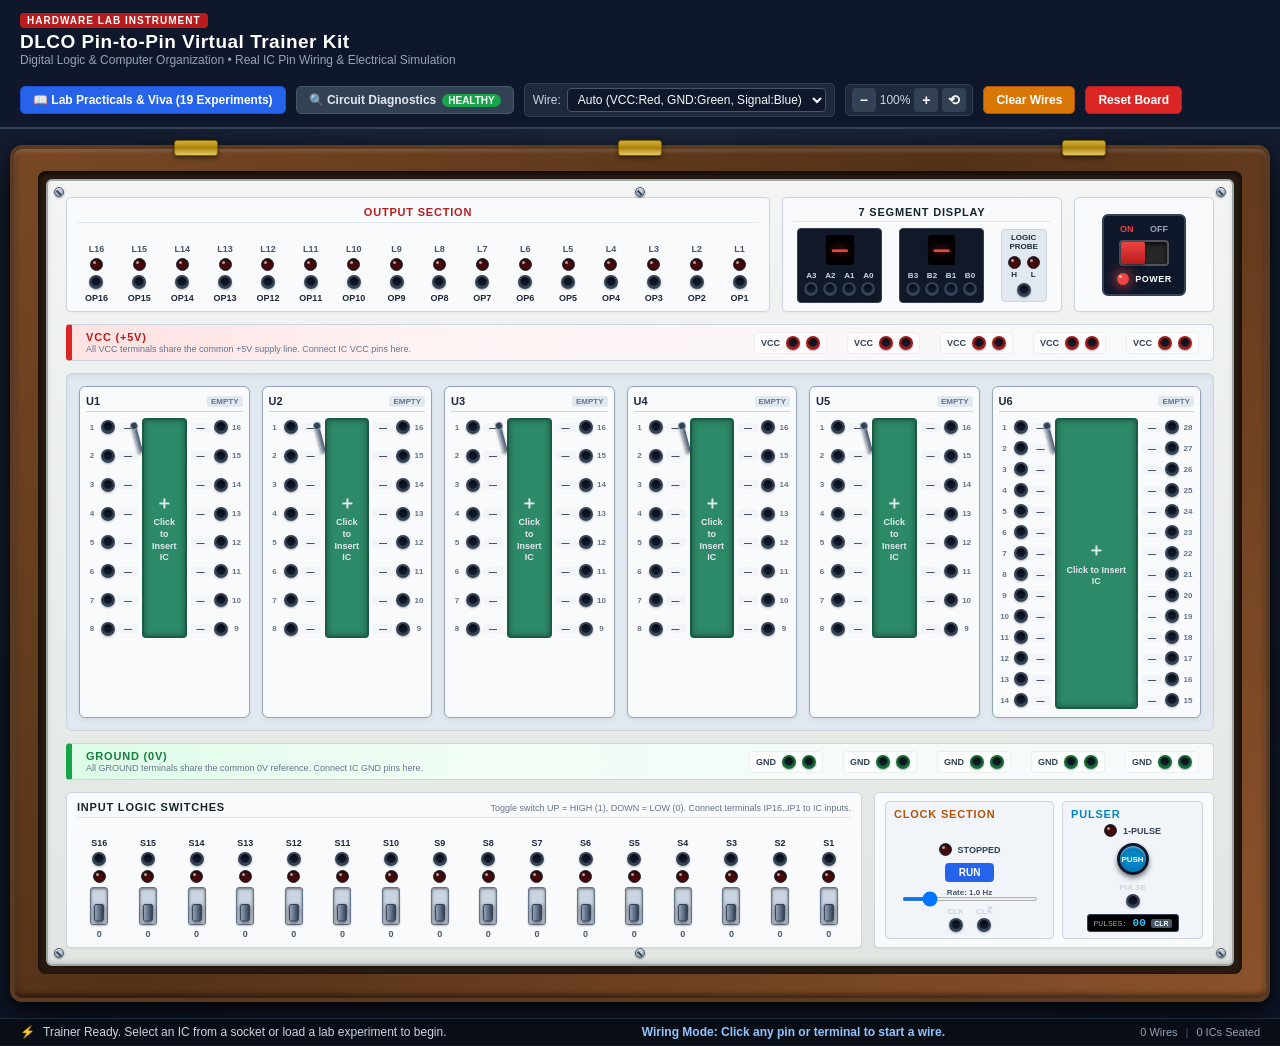
==== index.html @ f173b1b2 "Initial commit - DLCO Virtual Trainer Kit" ====
<!DOCTYPE html>
<html lang="en">

<head>
  <meta charset="UTF-8">
  <meta name="viewport" content="width=device-width, initial-scale=1.0">
  <title>DLCO Virtual IC Trainer Kit Simulator — Real Pin-to-Pin Lab Kit</title>
  <link rel="icon" type="image/svg+xml" href="favicon.svg">
  <link rel="stylesheet" href="style.css">
</head>

<body>
  <!-- Top Navigation & Utility Bar -->
  <header class="app-header">
    <div class="header-brand">
      <div class="header-badge">HARDWARE LAB INSTRUMENT</div>
      <h1>DLCO Pin-to-Pin Virtual Trainer Kit</h1>
      <p class="subtitle">Digital Logic &amp; Computer Organization • Real IC Pin Wiring &amp; Electrical Simulation</p>
    </div>

    <div class="header-controls">
      <button id="btnExpGuide" class="btn btn-primary" title="Open Lab Practicals, Wiring Guides & Viva Questions">
        📖 Lab Practicals &amp; Viva (19 Experiments)
      </button>
      <button id="btnDiagnostics" class="btn btn-secondary" title="View Real-Time Circuit Diagnostics">
        🔍 Circuit Diagnostics <span id="diagBadge" class="badge ok">OK</span>
      </button>
      <div class="wire-color-picker" title="Select Patch Wire Color">
        <label for="wireColorSelect">Wire:</label>
        <select id="wireColorSelect">
          <option value="auto">Auto (VCC:Red, GND:Green, Signal:Blue)</option>
          <option value="#2563eb">Blue (Signal)</option>
          <option value="#dc2626">Red (VCC / High)</option>
          <option value="#16a34a">Green (GND / Low)</option>
          <option value="#d97706">Amber (Clock / Data)</option>
          <option value="#7c3aed">Purple</option>
          <option value="#0d9488">Cyan</option>
          <option value="#111827">Black</option>
        </select>
      </div>
      <div class="zoom-controls">
        <button id="btnZoomOut" class="btn-icon" title="Zoom Out">−</button>
        <span id="zoomLabel">100%</span>
        <button id="btnZoomIn" class="btn-icon" title="Zoom In">+</button>
        <button id="btnZoomReset" class="btn-icon" title="Reset View">⟲</button>
      </div>
      <button id="btnClearWires" class="btn btn-warning" title="Remove all wires from the board">Clear Wires</button>
      <button id="btnResetBoard" class="btn btn-danger" title="Clear entire board (ICs and wires)">Reset Board</button>
    </div>
  </header>

  <!-- Main Workspace: Briefcase Enclosure around Trainer Faceplate -->
  <div class="workspace-wrapper">

    <!-- Outer Wooden Briefcase Enclosure -->
    <div class="wooden-case">
      <!-- Top Metal Hinges of Briefcase -->
      <div class="case-hinge hinge-left"></div>
      <div class="case-hinge hinge-center"></div>
      <div class="case-hinge hinge-right"></div>

      <!-- Inner Metal Rim & Screws -->
      <div class="case-inner-rim">

        <!-- THE PHYSICAL TRAINER BOARD (FACEPLATE) -->
        <div id="trainerBoard" class="trainer-faceplate">

          <!-- Faceplate Corner Screws -->
          <div class="plate-screw screw-tl"></div>
          <div class="plate-screw screw-tr"></div>
          <div class="plate-screw screw-bl"></div>
          <div class="plate-screw screw-br"></div>
          <div class="plate-screw screw-tc"></div>
          <div class="plate-screw screw-bc"></div>

          <!-- ============================================================== -->
          <!-- TOP ROW: OUTPUT SECTION, 7-SEGMENT & PROBE, MAINS POWER SWITCH -->
          <!-- ============================================================== -->
          <div class="board-top-bar">

            <!-- OUTPUT SECTION: 16 LEDs with Output Terminals OP16 to OP1 -->
            <div class="panel-section output-section">
              <div class="section-title text-red">OUTPUT SECTION</div>
              <div class="output-led-row">
                <!-- 16 Output Units: L16 to L1 (rendered dynamically or static) -->
                <div id="outputUnitsContainer" class="output-units-grid"></div>
              </div>
            </div>

            <!-- 7-SEGMENT DISPLAY & LOGIC PROBE SECTION -->
            <div class="panel-section display-probe-section">
              <div class="section-title">7 SEGMENT DISPLAY</div>
              <div class="seven-seg-cluster">
                <!-- Display A -->
                <div class="seven-seg-box">
                  <div class="display-digits" id="dispADigits">
                    <div class="seg-display" id="segA">0</div>
                  </div>
                  <div class="seven-seg-terminals">
                    <div class="term-pair"><span class="term-lbl">A3</span>
                      <div class="terminal-jack" data-tid="seg:a3" title="7-Seg A Bit 3 (MSB)"></div>
                    </div>
                    <div class="term-pair"><span class="term-lbl">A2</span>
                      <div class="terminal-jack" data-tid="seg:a2" title="7-Seg A Bit 2"></div>
                    </div>
                    <div class="term-pair"><span class="term-lbl">A1</span>
                      <div class="terminal-jack" data-tid="seg:a1" title="7-Seg A Bit 1"></div>
                    </div>
                    <div class="term-pair"><span class="term-lbl">A0</span>
                      <div class="terminal-jack" data-tid="seg:a0" title="7-Seg A Bit 0 (LSB)"></div>
                    </div>
                  </div>
                </div>

                <!-- Display B -->
                <div class="seven-seg-box">
                  <div class="display-digits" id="dispBDigits">
                    <div class="seg-display" id="segB">0</div>
                  </div>
                  <div class="seven-seg-terminals">
                    <div class="term-pair"><span class="term-lbl">B3</span>
                      <div class="terminal-jack" data-tid="seg:b3" title="7-Seg B Bit 3 (MSB)"></div>
                    </div>
                    <div class="term-pair"><span class="term-lbl">B2</span>
                      <div class="terminal-jack" data-tid="seg:b2" title="7-Seg B Bit 2"></div>
                    </div>
                    <div class="term-pair"><span class="term-lbl">B1</span>
                      <div class="terminal-jack" data-tid="seg:b1" title="7-Seg B Bit 1"></div>
                    </div>
                    <div class="term-pair"><span class="term-lbl">B0</span>
                      <div class="terminal-jack" data-tid="seg:b0" title="7-Seg B Bit 0 (LSB)"></div>
                    </div>
                  </div>
                </div>

                <!-- Logic Probe -->
                <div class="logic-probe-box">
                  <div class="probe-title">LOGIC<br>PROBE</div>
                  <div class="probe-indicators">
                    <div class="probe-led-wrap">
                      <div id="probeLedH" class="lamp probe-lamp-h"></div><span>H</span>
                    </div>
                    <div class="probe-led-wrap">
                      <div id="probeLedL" class="lamp probe-lamp-l"></div><span>L</span>
                    </div>
                  </div>
                  <div class="terminal-jack jack-probe" data-tid="probe" title="Logic Probe Input Terminal"></div>
                </div>
              </div>
            </div>

            <!-- MAINS POWER ROCKER SWITCH & INDICATOR -->
            <div class="panel-section power-switch-section">
              <div class="mains-switch-box">
                <div class="switch-labels">
                  <span class="lbl-on">ON</span>
                  <span class="lbl-off">OFF</span>
                </div>
                <div id="mainsPowerSwitch" class="rocker-switch on" title="Toggle Main Trainer Power">
                  <div class="rocker-handle"></div>
                </div>
                <div class="power-lamp-wrap">
                  <div id="mainsPowerLed" class="lamp lamp-power on"></div>
                  <span class="mains-power-lbl">POWER</span>
                </div>
              </div>
            </div>

          </div>

          <!-- ============================================================== -->
          <!-- UPPER RAIL: VCC (+5V) STRIP WITH 10 RED BANANA SOCKETS         -->
          <!-- ============================================================== -->
          <div class="board-rail rail-vcc">
            <div class="rail-header">
              <span class="rail-title text-vcc">VCC (+5V)</span>
              <span class="rail-note">All VCC terminals share the common +5V supply line. Connect IC VCC pins
                here.</span>
            </div>
            <div class="rail-terminals" id="vccTerminalsContainer">
              <!-- 10 VCC terminals in 5 pairs matching the 5 sockets -->
            </div>
          </div>

          <!-- ============================================================== -->
          <!-- MIDDLE SECTION: 5 DIP/ZIF SOCKETS (U1..U5) + 1 LARGE SOCKET U6 -->
          <!-- ============================================================== -->
          <div class="board-sockets-section">
            <div class="sockets-grid" id="socketsContainer">
              <!-- U1 to U5 + U6 will be rendered with fixed pin coordinates -->
            </div>
          </div>

          <!-- ============================================================== -->
          <!-- LOWER RAIL: GROUND (0V) STRIP WITH 10 GREEN BANANA SOCKETS    -->
          <!-- ============================================================== -->
          <div class="board-rail rail-gnd">
            <div class="rail-header">
              <span class="rail-title text-gnd">GROUND (0V)</span>
              <span class="rail-note">All GROUND terminals share the common 0V reference. Connect IC GND pins
                here.</span>
            </div>
            <div class="rail-terminals" id="gndTerminalsContainer">
              <!-- 10 GND terminals in 5 pairs matching the 5 sockets -->
            </div>
          </div>

          <!-- ============================================================== -->
          <!-- BOTTOM ROW: INPUT SWITCHES (S16..S1) & CLOCK/PULSER SECTION   -->
          <!-- ============================================================== -->
          <div class="board-bottom-bar">

            <!-- INPUT SWITCHES SECTION: 16 Switches S16 to S1 -->
            <div class="panel-section input-section">
              <div class="section-header-compact">
                <span class="section-title">INPUT LOGIC SWITCHES</span>
                <span class="section-subtitle">Toggle switch UP = HIGH (1), DOWN = LOW (0). Connect terminals IP16..IP1
                  to IC inputs.</span>
              </div>
              <div class="input-switches-row">
                <div id="inputUnitsContainer" class="input-units-grid"></div>
              </div>
            </div>

            <!-- CLOCK & PULSER SECTION -->
            <div class="panel-section clock-section">
              <div class="clock-pulser-wrapper">

                <!-- Continuous Clock Generator -->
                <div class="clock-sub-box">
                  <div class="section-title text-clock">CLOCK SECTION</div>
                  <div class="clock-controls-cluster">
                    <div class="clock-state-row">
                      <div id="clockStatusLed" class="lamp lamp-clock"></div>
                      <span id="clockStatusText" class="clock-rate-text">STOPPED</span>
                    </div>

                    <div class="clock-buttons">
                      <button id="btnClockStartStop" class="btn-clock-toggle"
                        title="Start or Stop Continuous Clock">RUN</button>
                    </div>

                    <div class="clock-speed-control">
                      <label for="clockFreqSlider">Rate: <span id="clockFreqDisplay">1.0 Hz</span></label>
                      <input type="range" id="clockFreqSlider" min="0.2" max="5.0" step="0.2" value="1.0">
                    </div>

                    <div class="clock-terminals-group">
                      <div class="term-pair">
                        <span class="term-lbl">CLK</span>
                        <div class="terminal-jack jack-clk" data-tid="clk:main" title="Clock Output (Active High)">
                        </div>
                      </div>
                      <div class="term-pair">
                        <span class="term-lbl">CLK̅</span>
                        <div class="terminal-jack jack-clk-bar" data-tid="clk:bar"
                          title="Inverted Clock Output (Active Low)"></div>
                      </div>
                    </div>
                  </div>
                </div>

                <!-- Manual Single Pulse Generator (Pulser) -->
                <div class="pulser-sub-box">
                  <div class="section-title text-pulser">PULSER</div>
                  <div class="pulser-controls-cluster">
                    <div class="pulser-lamp-row">
                      <div id="pulserLed" class="lamp lamp-pulser"></div>
                      <span class="pulser-label">1-PULSE</span>
                    </div>

                    <button id="btnManualPulse" class="btn-hardware-push"
                      title="Press for a single clean clock pulse (Falling edge: 1 -> 0 -> 1)">
                      PUSH
                    </button>

                    <div class="term-pair pulser-term-pair">
                      <span class="term-lbl">PULSE</span>
                      <div class="terminal-jack jack-pulser" data-tid="clk:pulse" title="Manual Pulser Output Terminal">
                      </div>
                    </div>

                    <div class="pulse-counter-display">
                      <span class="counter-lbl">PULSES:</span>
                      <span id="pulseCountVal" class="counter-num">00</span>
                      <button id="btnResetCounter" class="btn-micro" title="Reset Counter">CLR</button>
                    </div>
                  </div>
                </div>

              </div>
            </div>

          </div>

          <!-- ============================================================== -->
          <!-- SVG LAYER FOR INTERACTIVE REALISTIC PATCH WIRES                -->
          <!-- ============================================================== -->
          <svg id="wiresSvg" class="wires-canvas"></svg>

        </div>
        <!-- /trainer-faceplate -->
      </div>
      <!-- /case-inner-rim -->
    </div>
    <!-- /wooden-case -->

  </div>
  <!-- /workspace-wrapper -->

  <!-- Status & Interactive Feedback Bar -->
  <footer class="app-statusbar">
    <div class="status-left">
      <span class="status-icon">⚡</span>
      <span id="statusMessage">Trainer Ready. Select an IC from a socket or load a lab experiment to begin.</span>
    </div>
    <div class="status-center">
      <span id="wireActionPrompt" class="wire-prompt">Wiring Mode: Click any pin or terminal to start a wire.</span>
      <button id="btnCancelWire" class="btn-mini hidden">Cancel Wire (Esc)</button>
      <button id="btnDeleteSelectedWire" class="btn-mini btn-danger hidden">Delete Wire (Del)</button>
    </div>
    <div class="status-right">
      <span id="wireCountDisplay">0 Wires</span>
      <span class="separator">|</span>
      <span id="activeIcCountDisplay">0 ICs Seated</span>
    </div>
  </footer>

  <!-- ==================================================================== -->
  <!-- MODAL: IC SELECTOR DIALOG (Triggered when user clicks an empty socket)-->
  <!-- ==================================================================== -->
  <div id="icSelectorModal" class="modal-backdrop hidden">
    <div class="modal-card">
      <div class="modal-header">
        <h3 id="icModalSocketTitle">Insert IC into Socket U1</h3>
        <button id="btnCloseIcModal" class="btn-close">&times;</button>
      </div>
      <div class="modal-body">
        <p class="modal-desc">Select a TTL 74-Series digital logic IC to insert into this socket:</p>
        <div class="ic-library-grid">

          <div class="ic-card" data-ic="7400">
            <div class="ic-card-header">
              <span class="ic-code">7400</span>
              <span class="ic-pkg">14-Pin DIP</span>
            </div>
            <div class="ic-name">Quad 2-Input NAND Gate</div>
            <div class="ic-desc">Four independent 2-input NAND gates. Pin 14: VCC, Pin 7: GND.</div>
            <div class="ic-pins-preview">Inputs: 1A,1B,2A,2B... • Outputs: 1Y,2Y...</div>
          </div>

          <div class="ic-card" data-ic="7404">
            <div class="ic-card-header">
              <span class="ic-code">7404</span>
              <span class="ic-pkg">14-Pin DIP</span>
            </div>
            <div class="ic-name">Hex Inverter (NOT Gates)</div>
            <div class="ic-desc">Six independent inverter gates. Pin 14: VCC, Pin 7: GND.</div>
            <div class="ic-pins-preview">Inputs: 1A,2A,3A... • Outputs: 1Y,2Y,3Y...</div>
          </div>

          <div class="ic-card" data-ic="7408">
            <div class="ic-card-header">
              <span class="ic-code">7408</span>
              <span class="ic-pkg">14-Pin DIP</span>
            </div>
            <div class="ic-name">Quad 2-Input AND Gate</div>
            <div class="ic-desc">Four independent 2-input AND gates. Pin 14: VCC, Pin 7: GND.</div>
            <div class="ic-pins-preview">Inputs: 1A,1B,2A,2B... • Outputs: 1Y,2Y...</div>
          </div>

          <div class="ic-card" data-ic="7432">
            <div class="ic-card-header">
              <span class="ic-code">7432</span>
              <span class="ic-pkg">14-Pin DIP</span>
            </div>
            <div class="ic-name">Quad 2-Input OR Gate</div>
            <div class="ic-desc">Four independent 2-input OR gates. Pin 14: VCC, Pin 7: GND.</div>
            <div class="ic-pins-preview">Inputs: 1A,1B,2A,2B... • Outputs: 1Y,2Y...</div>
          </div>

          <div class="ic-card" data-ic="7486">
            <div class="ic-card-header">
              <span class="ic-code">7486</span>
              <span class="ic-pkg">14-Pin DIP</span>
            </div>
            <div class="ic-name">Quad 2-Input XOR Gate</div>
            <div class="ic-desc">Four independent 2-input Exclusive-OR gates. Pin 14: VCC, Pin 7: GND.</div>
            <div class="ic-pins-preview">Inputs: 1A,1B,2A,2B... • Outputs: 1Y,2Y...</div>
          </div>

          <div class="ic-card" data-ic="74151">
            <div class="ic-card-header">
              <span class="ic-code">74151</span>
              <span class="ic-pkg">16-Pin DIP</span>
            </div>
            <div class="ic-name">8-Line to 1-Line Multiplexer</div>
            <div class="ic-desc">8 data inputs (D0-D7), 3 select lines (C,B,A), Strobe G̅. True Y &amp; inverted W
              outputs. Pin 16: VCC, Pin 8: GND.</div>
            <div class="ic-pins-preview">Inputs: D0..D7, A,B,C, G̅ • Outputs: Y, W</div>
          </div>

          <div class="ic-card" data-ic="7476">
            <div class="ic-card-header">
              <span class="ic-code">7476</span>
              <span class="ic-pkg">16-Pin DIP</span>
            </div>
            <div class="ic-name">Dual J-K Flip-Flop with Preset &amp; Clear</div>
            <div class="ic-desc">Two independent negative-edge J-K flip-flops with active-low Preset and Clear. Pin 5:
              VCC, Pin 13: GND.</div>
            <div class="ic-pins-preview">Inputs: CLK, J, K, PRE̅, CLR̅ • Outputs: Q, Q̅</div>
          </div>

          <div class="ic-card" data-ic="7490">
            <div class="ic-card-header">
              <span class="ic-code">7490</span>
              <span class="ic-pkg">14-Pin DIP</span>
            </div>
            <div class="ic-name">Decade &amp; Binary Counter</div>
            <div class="ic-desc">Contains divide-by-2 and divide-by-5 counters with master reset and set. Pin 5: VCC,
              Pin 10: GND.</div>
            <div class="ic-pins-preview">Inputs: CKA, CKB, R0(1), R0(2), R9(1), R9(2) • Outputs: QA, QB, QC, QD</div>
          </div>

        </div>
      </div>
    </div>
  </div>

  <!-- ==================================================================== -->
  <!-- DRAWER: EXPERIMENT REFERENCE, PRACTICALS & VIVA HELPER (19 Practicals) -->
  <!-- ==================================================================== -->
  <aside id="experimentDrawer" class="drawer-panel hidden">
    <div class="drawer-header">
      <div class="drawer-title-group">
        <h2>DLCO Laboratory Practicals &amp; Viva Voce</h2>
        <p>Curriculum reference guides, wiring schematics, truth tables, and viva answers</p>
      </div>
      <button id="btnCloseDrawer" class="btn-close">&times;</button>
    </div>

    <div class="drawer-body">
      <!-- Practical Selector Dropdown -->
      <div class="experiment-select-box">
        <label for="practicalSelect">Select Practical / Experiment:</label>
        <select id="practicalSelect" class="practical-dropdown">
          <optgroup label="Combinational Logic Practicals">
            <option value="exp1">1. Full Adder (Sum &amp; Carry using XOR, AND, OR)</option>
            <option value="exp2">2. Full Subtractor (Difference &amp; Borrow)</option>
            <option value="exp3">3. 3-bit Binary to Gray Code Converter</option>
            <option value="exp4">4. 4-bit Binary to Gray Code Converter</option>
            <option value="exp5">5. 1-bit Magnitude Comparator (A&gt;B, A=B, A&lt;B)</option>
            <option value="exp6">6. Even Parity Generator and Checker</option>
            <option value="exp7">7. Odd Parity Generator and Checker</option>
            <option value="exp8">8. 8-to-1 Multiplexer Verification (IC 74151)</option>
            <option value="exp9">9. Boolean Function: F(A,B,C) = Σm(0,3,5,6) via 74151</option>
            <option value="exp10">10. Boolean Function: F(A,B,C,D) = Σm(1,2,4,7,8,10,11,13,15) via 74151</option>
          </optgroup>
          <optgroup label="Sequential Logic & Counter Practicals">
            <option value="exp11">11. 2-bit Asynchronous Ripple Up Counter (IC 7476)</option>
            <option value="exp12">12. 3-bit Asynchronous Ripple Up Counter (IC 7476)</option>
            <option value="exp13">13. 4-bit Asynchronous Ripple Up Counter (IC 7476)</option>
            <option value="exp14">14. 2-bit Asynchronous Ripple Down Counter (IC 7476)</option>
            <option value="exp15">15. 3-bit Asynchronous Ripple Down Counter (IC 7476)</option>
            <option value="exp16">16. 4-bit Asynchronous Ripple Down Counter (IC 7476)</option>
            <option value="exp17">17. 2-bit Asynchronous Ripple Up-Down Counter</option>
            <option value="exp18">18. 4-bit Asynchronous Ripple Up-Down Counter</option>
            <option value="exp19">19. MOD-N Decade &amp; Modulo Counter using IC 7490</option>
          </optgroup>
        </select>
        <div class="exp-action-btns">
          <button id="btnLoadExpTemplate" class="btn btn-primary"
            title="Insert required ICs into sockets for this practical">
            ⚡ Setup ICs For This Lab
          </button>
          <button id="btnAutoWireExp" class="btn btn-secondary"
            title="Load complete reference wiring on the board for testing">
            🔌 Auto-Wire Reference Circuit
          </button>
          <button id="btnVerifyCircuit" class="btn btn-accent" title="Test user circuit against expected truth table">
            ✓ Check My Wiring &amp; Truth Table
          </button>
        </div>
      </div>

      <!-- Live Verification Result Banner -->
      <div id="verificationResultBox" class="verification-box hidden"></div>

      <!-- Practical Detail Content Container -->
      <div id="experimentDetailContainer" class="experiment-details">
        <!-- Dynamically injected experiment documentation -->
      </div>
    </div>
  </aside>

  <!-- ==================================================================== -->
  <!-- MODAL: CIRCUIT DIAGNOSTICS & ELECTRICAL HEALTH REPORT                -->
  <!-- ==================================================================== -->
  <div id="diagnosticsModal" class="modal-backdrop hidden">
    <div class="modal-card modal-wide">
      <div class="modal-header">
        <h3>🔍 Live Electrical Diagnostics &amp; Net Audit</h3>
        <button id="btnCloseDiagModal" class="btn-close">&times;</button>
      </div>
      <div class="modal-body">
        <div id="diagSummaryBanner" class="diag-summary-banner"></div>
        <div class="diag-sections-grid">
          <div class="diag-block">
            <h4>Power &amp; Ground Health</h4>
            <div id="diagPowerList" class="diag-list"></div>
          </div>
          <div class="diag-block">
            <h4>Signal &amp; Pin Integrity</h4>
            <div id="diagSignalList" class="diag-list"></div>
          </div>
          <div class="diag-block">
            <h4>Active Nets &amp; Drivers</h4>
            <div id="diagNetList" class="diag-list font-mono"></div>
          </div>
        </div>
      </div>
    </div>
  </div>

  <script src="app.js"></script>
</body>

</html>
---- style.css ----
/* ==========================================================================
   DLCO VIRTUAL IC TRAINER KIT SIMULATOR — STYLESHEET
   Accurate physical laboratory instrument aesthetic based on college kit photo
   ========================================================================== */

:root {
  --wood-border: #5c3a21;
  --wood-bg: linear-gradient(135deg, #784824 0%, #543118 45%, #8c532b 100%);
  --plate-bg: #e6eae7;
  --plate-metal: linear-gradient(180deg, #f2f5f3 0%, #e1e6e3 100%);
  --plate-border: #9fa9a4;
  --ink-primary: #15242b;
  --ink-secondary: #4a5c64;
  --ink-crimson: #b91c1c;
  --ink-green: #15803d;
  --ink-blue: #1d4ed8;
  --jack-metal: #cbd5e1;
  --jack-hole: #1e293b;
  --vcc-red: #dc2626;
  --gnd-green: #16a34a;
  --clk-amber: #d97706;
  --zif-green: #2d8a68;
  --zif-dark: #1b5b44;
  --chip-body: #1c2427;
  --led-off: #450a0a;
  --led-on: #ef4444;
  --led-glow: rgba(239, 68, 68, 0.7);
  --probe-green: #22c55e;
}

* {
  box-sizing: border-box;
  margin: 0;
  padding: 0;
}

body {
  font-family: -apple-system, BlinkMacSystemFont, "Segoe UI", Roboto, Helvetica, Arial, sans-serif;
  background: #111827;
  color: #1f2937;
  min-height: 100vh;
  display: flex;
  flex-direction: column;
  overflow-x: hidden;
  user-select: none;
}

/* ==========================================================================
   HEADER & TOP TOOLBAR
   ========================================================================== */

.app-header {
  background: #0f172a;
  color: #f8fafc;
  border-bottom: 2px solid #334155;
  padding: 10px 20px;
  display: flex;
  align-items: center;
  justify-content: space-between;
  gap: 16px;
  flex-wrap: wrap;
  z-index: 50;
}

.header-brand h1 {
  font-size: 19px;
  font-weight: 700;
  letter-spacing: 0.5px;
  color: #ffffff;
  display: flex;
  align-items: center;
  gap: 10px;
}

.header-badge {
  font-size: 10px;
  font-weight: 800;
  background: #b91c1c;
  color: #fff;
  padding: 2px 7px;
  border-radius: 4px;
  letter-spacing: 1px;
  display: inline-block;
  margin-bottom: 3px;
}

.header-brand .subtitle {
  font-size: 12px;
  color: #94a3b8;
}

.header-controls {
  display: flex;
  align-items: center;
  gap: 10px;
  flex-wrap: wrap;
}

.btn {
  font-size: 12px;
  font-weight: 600;
  padding: 6px 12px;
  border-radius: 5px;
  border: 1px solid transparent;
  cursor: pointer;
  transition: all 0.15s ease;
  display: inline-flex;
  align-items: center;
  gap: 6px;
}

.btn-primary {
  background: #2563eb;
  color: white;
  border-color: #1d4ed8;
}
.btn-primary:hover { background: #1d4ed8; }

.btn-secondary {
  background: #334155;
  color: #e2e8f0;
  border-color: #475569;
}
.btn-secondary:hover { background: #475569; }

.btn-accent {
  background: #059669;
  color: white;
  border-color: #047857;
}
.btn-accent:hover { background: #047857; }

.btn-warning {
  background: #d97706;
  color: white;
  border-color: #b45309;
}
.btn-warning:hover { background: #b45309; }

.btn-danger {
  background: #dc2626;
  color: white;
  border-color: #b91c1c;
}
.btn-danger:hover { background: #b91c1c; }

.badge {
  font-size: 10px;
  padding: 1px 6px;
  border-radius: 10px;
  font-weight: 700;
}
.badge.ok { background: #16a34a; color: white; }
.badge.warn { background: #d97706; color: white; }
.badge.err { background: #dc2626; color: white; }

.wire-color-picker {
  display: flex;
  align-items: center;
  gap: 6px;
  font-size: 12px;
  color: #cbd5e1;
  background: #1e293b;
  padding: 4px 8px;
  border-radius: 5px;
  border: 1px solid #334155;
}

.wire-color-picker select {
  background: #0f172a;
  color: #f8fafc;
  border: 1px solid #475569;
  border-radius: 4px;
  padding: 3px 6px;
  font-size: 12px;
  cursor: pointer;
}

.zoom-controls {
  display: flex;
  align-items: center;
  gap: 4px;
  background: #1e293b;
  padding: 3px 6px;
  border-radius: 5px;
  border: 1px solid #334155;
  color: #cbd5e1;
  font-size: 12px;
}

.btn-icon {
  background: #334155;
  color: white;
  border: none;
  width: 24px;
  height: 24px;
  border-radius: 4px;
  cursor: pointer;
  font-weight: bold;
  font-size: 14px;
}
.btn-icon:hover { background: #475569; }

/* ==========================================================================
   WORKSPACE & WOODEN BRIEFCASE ENCLOSURE
   ========================================================================== */

.workspace-wrapper {
  flex: 1;
  display: flex;
  justify-content: center;
  align-items: flex-start;
  padding: 16px;
  overflow: auto;
  background: radial-gradient(circle at 50% 20%, #1e293b 0%, #0f172a 100%);
}

.wooden-case {
  position: relative;
  background: var(--wood-bg);
  padding: 22px 24px 24px 24px;
  border-radius: 12px;
  box-shadow: 
    0 20px 50px rgba(0, 0, 0, 0.7),
    0 4px 12px rgba(0, 0, 0, 0.5),
    inset 0 2px 4px rgba(255, 255, 255, 0.2),
    inset 0 -3px 6px rgba(0, 0, 0, 0.6);
  border: 4px solid var(--wood-border);
  min-width: 1260px;
}

/* Brass Hinges on Case Top */
.case-hinge {
  position: absolute;
  top: -9px;
  width: 44px;
  height: 16px;
  background: linear-gradient(180deg, #d4af37 0%, #aa820a 50%, #e6ca65 100%);
  border: 1px solid #7d5e06;
  border-radius: 3px;
  box-shadow: 0 2px 4px rgba(0,0,0,0.5);
  z-index: 5;
}
.hinge-left { left: 160px; }
.hinge-center { left: calc(50% - 22px); }
.hinge-right { right: 160px; }

.case-inner-rim {
  background: #2a1c12;
  padding: 8px;
  border-radius: 8px;
  box-shadow: inset 0 2px 6px rgba(0,0,0,0.8);
}

/* ==========================================================================
   TRAINER BOARD FACEPLATE (THE MAIN HARDWARE PANEL)
   ========================================================================== */

.trainer-faceplate {
  position: relative;
  background: var(--plate-metal);
  border: 2px solid var(--plate-border);
  border-radius: 6px;
  box-shadow: 
    inset 0 1px 2px rgba(255, 255, 255, 0.7),
    inset 0 -2px 4px rgba(0, 0, 0, 0.15),
    0 1px 3px rgba(0, 0, 0, 0.3);
  padding: 16px 18px;
  display: flex;
  flex-direction: column;
  gap: 12px;
  transform-origin: top center;
  transition: transform 0.15s ease-out;
}

/* Screws in the Corners */
.plate-screw {
  position: absolute;
  width: 10px;
  height: 10px;
  background: radial-gradient(circle, #cbd5e1 30%, #64748b 90%);
  border-radius: 50%;
  border: 1px solid #475569;
  box-shadow: inset 0 1px 1px #fff, 0 1px 2px rgba(0,0,0,0.4);
  z-index: 20;
}
.plate-screw::before {
  content: "";
  position: absolute;
  top: 4px;
  left: 1px;
  width: 6px;
  height: 1.5px;
  background: #334155;
  transform: rotate(45deg);
}
.screw-tl { top: 6px; left: 6px; }
.screw-tr { top: 6px; right: 6px; }
.screw-bl { bottom: 6px; left: 6px; }
.screw-br { bottom: 6px; right: 6px; }
.screw-tc { top: 6px; left: calc(50% - 5px); }
.screw-bc { bottom: 6px; left: calc(50% - 5px); }

/* Section Silkscreen Titles */
.section-title {
  font-size: 11px;
  font-weight: 800;
  letter-spacing: 0.8px;
  color: var(--ink-primary);
  text-transform: uppercase;
}
.text-red { color: var(--ink-crimson); }
.text-vcc { color: #b91c1c; font-weight: 900; }
.text-gnd { color: #15803d; font-weight: 900; }
.text-clock { color: #b45309; }
.text-pulser { color: #0284c7; }

/* Panel Sections */
.panel-section {
  background: #f8fafc;
  border: 1px solid #cbd5e1;
  border-radius: 5px;
  padding: 8px 10px;
  box-shadow: 0 1px 2px rgba(0,0,0,0.05);
}

/* ==========================================================================
   TOP BAR: OUTPUTS, 7-SEGMENT & PROBE, MAINS POWER
   ========================================================================== */

.board-top-bar {
  display: grid;
  grid-template-columns: 1fr 280px 140px;
  gap: 12px;
  align-items: stretch;
}

/* 16 Output LEDs with OP Terminals */
.output-section {
  display: flex;
  flex-direction: column;
  justify-content: space-between;
}

.output-section .section-title {
  text-align: center;
  border-bottom: 1px solid #e2e8f0;
  padding-bottom: 4px;
  margin-bottom: 6px;
}

.output-units-grid {
  display: grid;
  grid-template-columns: repeat(16, 1fr);
  gap: 4px;
}

.output-unit {
  display: flex;
  flex-direction: column;
  align-items: center;
  gap: 4px;
}

.output-unit .unit-name {
  font-size: 9px;
  font-weight: 700;
  color: #475569;
}

.output-unit .unit-term-lbl {
  font-size: 9px;
  font-weight: 800;
  color: #1e293b;
}

/* LED Lamp Element */
.lamp {
  width: 13px;
  height: 13px;
  border-radius: 50%;
  background: var(--led-off);
  border: 1.5px solid #1f2937;
  box-shadow: inset 0 1px 2px rgba(0,0,0,0.6);
  transition: all 0.1s ease;
  position: relative;
}

.lamp::after {
  content: "";
  position: absolute;
  top: 2px;
  left: 2px;
  width: 3px;
  height: 3px;
  background: rgba(255, 255, 255, 0.6);
  border-radius: 50%;
}

.lamp.on {
  background: var(--led-on);
  box-shadow: 
    0 0 10px var(--led-glow),
    0 0 4px #ffffff,
    inset 0 1px 2px rgba(255,255,255,0.8);
}

.lamp.lamp-green.on {
  background: var(--probe-green);
  box-shadow: 0 0 10px rgba(34, 197, 94, 0.8), 0 0 4px #ffffff;
}

.lamp.lamp-amber.on {
  background: #f59e0b;
  box-shadow: 0 0 10px rgba(245, 158, 11, 0.8), 0 0 4px #ffffff;
}

.lamp.lamp-power {
  width: 14px;
  height: 14px;
}
.lamp.lamp-power.on {
  background: #ef4444;
  box-shadow: 0 0 12px rgba(239, 68, 68, 0.9);
}

/* Banana Jack Terminals */
.terminal-jack {
  width: 14px;
  height: 14px;
  border-radius: 50%;
  background: radial-gradient(circle, #0f172a 45%, #64748b 80%, #94a3b8 100%);
  border: 2px solid #334155;
  box-shadow: inset 0 2px 3px rgba(0, 0, 0, 0.9), 0 1px 2px rgba(0,0,0,0.3);
  cursor: pointer;
  position: relative;
  z-index: 10;
  transition: transform 0.1s ease, box-shadow 0.1s ease;
}

.terminal-jack:hover {
  transform: scale(1.25);
  border-color: #f59e0b;
  box-shadow: 0 0 8px #f59e0b;
}

.terminal-jack.selected {
  transform: scale(1.3);
  border-color: #facc15;
  background: radial-gradient(circle, #ca8a04 40%, #eab308 100%);
  box-shadow: 0 0 12px #facc15, 0 0 4px #fff;
  animation: pulsePin 1s infinite alternate;
}

.terminal-jack.connected {
  border-color: #3b82f6;
  box-shadow: 0 0 4px #3b82f6;
}

@keyframes pulsePin {
  0% { transform: scale(1.2); }
  100% { transform: scale(1.4); }
}

/* Red VCC Jack Style */
.jack-vcc {
  background: radial-gradient(circle, #0f172a 40%, #dc2626 75%, #ef4444 100%);
  border-color: #991b1b;
}
.jack-vcc:hover { box-shadow: 0 0 8px #ef4444; }

/* Green GND Jack Style */
.jack-gnd {
  background: radial-gradient(circle, #0f172a 40%, #16a34a 75%, #22c55e 100%);
  border-color: #166534;
}
.jack-gnd:hover { box-shadow: 0 0 8px #22c55e; }

/* 7-Segment & Logic Probe Cluster */
.display-probe-section .section-title {
  text-align: center;
  border-bottom: 1px solid #e2e8f0;
  padding-bottom: 3px;
  margin-bottom: 6px;
}

.seven-seg-cluster {
  display: flex;
  align-items: center;
  justify-content: space-around;
  gap: 8px;
}

.seven-seg-box {
  display: flex;
  flex-direction: column;
  align-items: center;
  background: #111827;
  padding: 6px;
  border-radius: 4px;
  border: 1px solid #374151;
}

.seg-display {
  font-family: "Courier New", Courier, monospace;
  font-size: 26px;
  font-weight: 900;
  color: #ef4444;
  text-shadow: 0 0 8px rgba(239, 68, 68, 0.8);
  min-width: 24px;
  text-align: center;
  line-height: 1;
  background: #000;
  padding: 2px 6px;
  border-radius: 3px;
  margin-bottom: 6px;
}

.seven-seg-terminals {
  display: flex;
  gap: 5px;
}

.term-pair {
  display: flex;
  flex-direction: column;
  align-items: center;
  gap: 2px;
}

.term-lbl {
  font-size: 8px;
  font-weight: 800;
  color: #cbd5e1;
}

.logic-probe-box {
  display: flex;
  flex-direction: column;
  align-items: center;
  gap: 4px;
  padding: 4px 6px;
  background: #e2e8f0;
  border-radius: 4px;
  border: 1px solid #cbd5e1;
}

.probe-title {
  font-size: 8px;
  font-weight: 800;
  text-align: center;
  line-height: 1.1;
  color: #1e293b;
}

.probe-indicators {
  display: flex;
  gap: 6px;
}

.probe-led-wrap {
  display: flex;
  flex-direction: column;
  align-items: center;
  gap: 1px;
}
.probe-led-wrap span {
  font-size: 8px;
  font-weight: 800;
}

/* Mains Power Section */
.power-switch-section {
  display: flex;
  align-items: center;
  justify-content: center;
}

.mains-switch-box {
  display: flex;
  flex-direction: column;
  align-items: center;
  gap: 6px;
  background: #0f172a;
  padding: 8px 12px;
  border-radius: 6px;
  border: 2px solid #334155;
  color: white;
}

.switch-labels {
  display: flex;
  justify-content: space-between;
  width: 48px;
  font-size: 9px;
  font-weight: 800;
}
.lbl-on { color: #ef4444; }
.lbl-off { color: #94a3b8; }

.rocker-switch {
  width: 50px;
  height: 26px;
  background: #27272a;
  border-radius: 4px;
  border: 2px solid #52525b;
  position: relative;
  cursor: pointer;
  box-shadow: inset 0 2px 4px rgba(0,0,0,0.8);
}

.rocker-handle {
  width: 24px;
  height: 22px;
  background: linear-gradient(180deg, #dc2626 0%, #991b1b 100%);
  border-radius: 2px;
  position: absolute;
  top: 0;
  left: 0;
  transition: transform 0.15s ease;
  box-shadow: 0 1px 3px rgba(0,0,0,0.6);
}

.rocker-switch.on .rocker-handle {
  transform: translateX(0);
  background: linear-gradient(180deg, #ef4444 0%, #b91c1c 100%);
}

.rocker-switch.off .rocker-handle {
  transform: translateX(22px);
  background: linear-gradient(180deg, #4b5563 0%, #1f2937 100%);
}

.power-lamp-wrap {
  display: flex;
  align-items: center;
  gap: 5px;
}
.mains-power-lbl {
  font-size: 9px;
  font-weight: 800;
  letter-spacing: 0.5px;
}

/* ==========================================================================
   VCC & GND BUS RAILS WITH 10 TERMINALS EACH
   ========================================================================== */

.board-rail {
  background: #f1f5f9;
  border-radius: 4px;
  padding: 6px 14px;
  display: flex;
  align-items: center;
  justify-content: space-between;
  border: 1px solid #cbd5e1;
}

.rail-vcc {
  border-left: 6px solid #dc2626;
  background: linear-gradient(90deg, #fee2e2 0%, #fef2f2 30%, #f8fafc 100%);
}

.rail-gnd {
  border-left: 6px solid #16a34a;
  background: linear-gradient(90deg, #dcfce7 0%, #f0fdf4 30%, #f8fafc 100%);
}

.rail-header {
  display: flex;
  flex-direction: column;
  gap: 1px;
}

.rail-title {
  font-size: 11px;
  letter-spacing: 0.8px;
}

.rail-note {
  font-size: 9px;
  color: #64748b;
}

.rail-terminals {
  display: flex;
  align-items: center;
  gap: 20px;
}

.rail-term-pair {
  display: flex;
  align-items: center;
  gap: 6px;
  background: rgba(255, 255, 255, 0.6);
  padding: 3px 6px;
  border-radius: 4px;
  border: 1px solid rgba(0,0,0,0.06);
}

.rail-term-lbl {
  font-size: 9px;
  font-weight: 800;
  color: #334155;
}

/* ==========================================================================
   FIXED IC SOCKETS SECTION (U1 TO U5 + U6)
   ========================================================================== */

.board-sockets-section {
  background: #e2e8f0;
  border: 1px solid #cbd5e1;
  border-radius: 6px;
  padding: 12px;
  box-shadow: inset 0 2px 4px rgba(0,0,0,0.05);
}

.sockets-grid {
  display: grid;
  grid-template-columns: repeat(5, 1fr) 1.25fr;
  gap: 12px;
}

.socket-column {
  background: #f8fafc;
  border: 1.5px solid #94a3b8;
  border-radius: 6px;
  padding: 8px 6px;
  display: flex;
  flex-direction: column;
  align-items: center;
  position: relative;
  box-shadow: 0 2px 4px rgba(0,0,0,0.06);
}

.socket-header {
  width: 100%;
  display: flex;
  align-items: center;
  justify-content: space-between;
  border-bottom: 1px solid #cbd5e1;
  padding-bottom: 4px;
  margin-bottom: 6px;
}

.socket-label {
  font-size: 11px;
  font-weight: 800;
  color: #1e293b;
}

.socket-power-status {
  font-size: 8px;
  font-weight: 800;
  padding: 1px 4px;
  border-radius: 3px;
  background: #e2e8f0;
  color: #64748b;
}
.socket-power-status.powered { background: #dcfce7; color: #15803d; }
.socket-power-status.unpowered { background: #fee2e2; color: #b91c1c; }

/* The Socket Body with Pin Columns */
.socket-body {
  width: 100%;
  display: flex;
  align-items: stretch;
  justify-content: space-between;
  gap: 4px;
}

.pin-column {
  display: flex;
  flex-direction: column;
  justify-content: space-between;
  gap: 3px;
}

.socket-pin-unit {
  display: flex;
  align-items: center;
  gap: 3px;
  height: 18px;
}

.pin-col-left .socket-pin-unit {
  flex-direction: row;
}

.pin-col-right .socket-pin-unit {
  flex-direction: row-reverse;
}

.socket-pin-num {
  font-size: 8px;
  font-weight: 700;
  color: #64748b;
  min-width: 12px;
  text-align: center;
}

.socket-pin-fn {
  font-size: 8px;
  font-weight: 800;
  padding: 0 2px;
  border-radius: 2px;
  background: #f1f5f9;
  color: #0f172a;
  min-width: 20px;
  text-align: center;
}
.socket-pin-fn.fn-in { background: #dbeafe; color: #1e40af; }
.socket-pin-fn.fn-out { background: #fed7aa; color: #9a3412; }
.socket-pin-fn.fn-vcc { background: #fecaca; color: #991b1b; }
.socket-pin-fn.fn-gnd { background: #bbf7d0; color: #166534; }
.socket-pin-fn.fn-clk { background: #fef08a; color: #854d0e; }

/* ZIF Socket Core (Green Base with Lever) */
.zif-socket-core {
  flex: 1;
  background: var(--zif-green);
  border: 2px solid var(--zif-dark);
  border-radius: 4px;
  position: relative;
  display: flex;
  flex-direction: column;
  align-items: center;
  justify-content: center;
  min-height: 220px;
  box-shadow: inset 0 0 6px rgba(0,0,0,0.4);
  cursor: pointer;
  transition: border-color 0.15s ease;
}

.zif-socket-core:hover {
  border-color: #f59e0b;
}

/* ZIF Socket Locking Lever */
.zif-lever {
  position: absolute;
  top: 4px;
  left: -5px;
  width: 4px;
  height: 28px;
  background: linear-gradient(90deg, #94a3b8 0%, #475569 100%);
  border-radius: 2px;
  box-shadow: -1px 2px 3px rgba(0,0,0,0.5);
  transform-origin: bottom center;
  transform: rotate(-15deg);
  transition: transform 0.2s ease;
}

.zif-socket-core.locked .zif-lever {
  transform: rotate(0deg);
  background: linear-gradient(90deg, #cbd5e1 0%, #64748b 100%);
}

.zif-lever-knob {
  position: absolute;
  top: -3px;
  left: -2px;
  width: 8px;
  height: 8px;
  border-radius: 50%;
  background: #334155;
  border: 1px solid #94a3b8;
}

/* Seated IC Package */
.seated-ic {
  width: 84%;
  height: 85%;
  background: var(--chip-body);
  border: 1.5px solid #000;
  border-radius: 4px;
  display: flex;
  flex-direction: column;
  align-items: center;
  justify-content: center;
  position: relative;
  box-shadow: 0 4px 8px rgba(0,0,0,0.6);
  padding: 6px 2px;
}

/* IC Notch at top */
.seated-ic::before {
  content: "";
  position: absolute;
  top: -1px;
  width: 10px;
  height: 5px;
  background: var(--zif-green);
  border-bottom-left-radius: 5px;
  border-bottom-right-radius: 5px;
  border: 1px solid #000;
  border-top: none;
}

.seated-ic .ic-part-no {
  font-size: 11px;
  font-weight: 800;
  color: #f1f5f9;
  letter-spacing: 0.5px;
}

.seated-ic .ic-part-sub {
  font-size: 8px;
  font-weight: 700;
  color: #94a3b8;
  text-align: center;
  margin-top: 4px;
}

.seated-ic .btn-eject-ic {
  margin-top: 10px;
  font-size: 8px;
  font-weight: 700;
  padding: 2px 5px;
  border-radius: 3px;
  background: #dc2626;
  color: white;
  border: none;
  cursor: pointer;
  opacity: 0.85;
}
.seated-ic .btn-eject-ic:hover { opacity: 1; }

/* Empty Socket Placeholder */
.empty-socket-prompt {
  font-size: 9px;
  font-weight: 700;
  color: #e2e8f0;
  text-align: center;
  padding: 8px;
  line-height: 1.3;
}
.empty-socket-prompt .plus-icon {
  font-size: 18px;
  display: block;
  margin-bottom: 2px;
}

/* ==========================================================================
   BOTTOM BAR: INPUT SWITCHES & CLOCK / PULSER SECTION
   ========================================================================== */

.board-bottom-bar {
  display: grid;
  grid-template-columns: 1fr 340px;
  gap: 12px;
}

.input-section {
  display: flex;
  flex-direction: column;
  justify-content: space-between;
}

.section-header-compact {
  display: flex;
  align-items: baseline;
  justify-content: space-between;
  border-bottom: 1px solid #e2e8f0;
  padding-bottom: 4px;
  margin-bottom: 6px;
}

.section-subtitle {
  font-size: 9px;
  color: #64748b;
}

.input-units-grid {
  display: grid;
  grid-template-columns: repeat(16, 1fr);
  gap: 4px;
}

.input-unit {
  display: flex;
  flex-direction: column;
  align-items: center;
  gap: 4px;
}

.input-unit .unit-name {
  font-size: 9px;
  font-weight: 800;
  color: #1e293b;
}

.input-unit .unit-state-lbl {
  font-size: 9px;
  font-weight: 800;
  color: #475569;
}
.input-unit .unit-state-lbl.high { color: #dc2626; }

/* Physical Toggle Switch with Nickel Lever */
.toggle-switch-hardware {
  width: 18px;
  height: 38px;
  background: #cbd5e1;
  border: 1.5px solid #64748b;
  border-radius: 3px;
  position: relative;
  cursor: pointer;
  box-shadow: inset 0 1px 3px rgba(0,0,0,0.5), 0 1px 2px rgba(0,0,0,0.2);
}

.toggle-switch-hardware .switch-lever {
  position: absolute;
  left: 3px;
  width: 10px;
  height: 18px;
  background: linear-gradient(90deg, #f1f5f9 0%, #94a3b8 50%, #475569 100%);
  border-radius: 2px;
  border: 1px solid #334155;
  box-shadow: 0 2px 4px rgba(0,0,0,0.6);
  transition: all 0.1s ease;
}

/* Switch UP = Logic 1 */
.toggle-switch-hardware.up .switch-lever {
  top: 2px;
  transform: perspective(60px) rotateX(15deg);
  background: linear-gradient(90deg, #ffffff 0%, #cbd5e1 50%, #64748b 100%);
}

/* Switch DOWN = Logic 0 */
.toggle-switch-hardware.down .switch-lever {
  bottom: 2px;
  transform: perspective(60px) rotateX(-15deg);
  background: linear-gradient(90deg, #94a3b8 0%, #64748b 50%, #334155 100%);
}

/* Clock & Pulser Section */
.clock-section {
  display: flex;
}

.clock-pulser-wrapper {
  display: grid;
  grid-template-columns: 1.2fr 1fr;
  gap: 8px;
  width: 100%;
}

.clock-sub-box, .pulser-sub-box {
  background: #f1f5f9;
  border: 1px solid #cbd5e1;
  border-radius: 4px;
  padding: 6px 8px;
  display: flex;
  flex-direction: column;
  justify-content: space-between;
}

.clock-controls-cluster, .pulser-controls-cluster {
  display: flex;
  flex-direction: column;
  align-items: center;
  gap: 6px;
  margin-top: 4px;
}

.clock-state-row, .pulser-lamp-row {
  display: flex;
  align-items: center;
  gap: 6px;
}

.clock-rate-text, .pulser-label {
  font-size: 9px;
  font-weight: 800;
  color: #334155;
}

.btn-clock-toggle {
  font-size: 10px;
  font-weight: 800;
  padding: 4px 14px;
  border-radius: 4px;
  background: #2563eb;
  color: white;
  border: none;
  cursor: pointer;
}
.btn-clock-toggle.running {
  background: #dc2626;
}

.clock-speed-control {
  display: flex;
  flex-direction: column;
  align-items: center;
  font-size: 8px;
  font-weight: 700;
  color: #475569;
  width: 100%;
}

.clock-speed-control input[type="range"] {
  width: 90%;
  height: 4px;
  cursor: pointer;
}

.clock-terminals-group {
  display: flex;
  gap: 12px;
}

/* Hardware Push Button for Pulser */
.btn-hardware-push {
  width: 32px;
  height: 32px;
  border-radius: 50%;
  background: radial-gradient(circle, #0284c7 40%, #0369a1 90%);
  border: 3px solid #0f172a;
  color: white;
  font-size: 8px;
  font-weight: 900;
  cursor: pointer;
  box-shadow: 0 3px 5px rgba(0,0,0,0.5), inset 0 1px 2px rgba(255,255,255,0.6);
  transition: transform 0.05s ease, box-shadow 0.05s ease;
}
.btn-hardware-push:active {
  transform: translateY(2px) scale(0.96);
  box-shadow: 0 1px 2px rgba(0,0,0,0.5), inset 0 2px 4px rgba(0,0,0,0.8);
}

.pulser-term-pair {
  margin-top: 2px;
}

.pulse-counter-display {
  display: flex;
  align-items: center;
  gap: 4px;
  background: #000;
  color: #38bdf8;
  padding: 2px 6px;
  border-radius: 3px;
  font-family: monospace;
  font-size: 9px;
  border: 1px solid #334155;
}
.counter-lbl { font-size: 8px; color: #94a3b8; }
.counter-num { font-size: 11px; font-weight: 800; min-width: 16px; text-align: center; }

.btn-micro {
  font-size: 7px;
  font-weight: bold;
  padding: 1px 3px;
  background: #475569;
  color: white;
  border: none;
  border-radius: 2px;
  cursor: pointer;
}

/* ==========================================================================
   SVG WIRES CANVAS & REALISTIC PATCH CORDS
   ========================================================================= */

.wires-canvas {
  position: absolute;
  top: 0;
  left: 0;
  width: 100%;
  height: 100%;
  pointer-events: none;
  z-index: 15;
  overflow: visible;
}

.wire-path {
  fill: none;
  stroke-linecap: round;
  cursor: pointer;
  pointer-events: stroke;
  transition: stroke-width 0.1s ease, filter 0.1s ease;
}

.wire-path:hover {
  stroke-width: 6 !important;
  filter: drop-shadow(0 0 4px #f59e0b);
}

.wire-path.selected {
  stroke: #facc15 !important;
  stroke-width: 6.5 !important;
  stroke-dasharray: 6 3;
  animation: wireDash 1s linear infinite;
  filter: drop-shadow(0 0 6px #facc15);
}

@keyframes wireDash {
  to { stroke-dashoffset: -9; }
}

/* ==========================================================================
   STATUS BAR
   ========================================================================== */

.app-statusbar {
  background: #090d16;
  color: #cbd5e1;
  padding: 6px 20px;
  border-top: 1px solid #1e293b;
  display: flex;
  align-items: center;
  justify-content: space-between;
  font-size: 12px;
  z-index: 40;
}

.status-left {
  display: flex;
  align-items: center;
  gap: 8px;
}
.status-icon { color: #facc15; }

.status-center {
  display: flex;
  align-items: center;
  gap: 8px;
}
.wire-prompt {
  font-weight: 600;
  color: #93c5fd;
}

.btn-mini {
  font-size: 11px;
  font-weight: 600;
  padding: 2px 8px;
  border-radius: 4px;
  border: none;
  background: #475569;
  color: white;
  cursor: pointer;
}
.btn-mini:hover { background: #64748b; }
.btn-mini.btn-danger { background: #dc2626; }
.btn-mini.btn-danger:hover { background: #b91c1c; }

.status-right {
  display: flex;
  align-items: center;
  gap: 8px;
  font-size: 11px;
  color: #94a3b8;
}
.separator { color: #475569; }

/* ==========================================================================
   MODALS & DRAWERS
   ========================================================================== */

.hidden { display: none !important; }

.modal-backdrop {
  position: fixed;
  inset: 0;
  background: rgba(0, 0, 0, 0.7);
  display: flex;
  align-items: center;
  justify-content: center;
  z-index: 100;
  padding: 16px;
  backdrop-filter: blur(2px);
}

.modal-card {
  background: #ffffff;
  border-radius: 8px;
  box-shadow: 0 20px 40px rgba(0,0,0,0.5);
  max-width: 720px;
  width: 100%;
  max-height: 88vh;
  display: flex;
  flex-direction: column;
  overflow: hidden;
  border: 1px solid #cbd5e1;
}
.modal-wide { max-width: 900px; }

.modal-header {
  background: #0f172a;
  color: white;
  padding: 14px 20px;
  display: flex;
  align-items: center;
  justify-content: space-between;
}
.modal-header h3 { font-size: 16px; font-weight: 700; }

.btn-close {
  background: transparent;
  border: none;
  color: #94a3b8;
  font-size: 22px;
  cursor: pointer;
}
.btn-close:hover { color: white; }

.modal-body {
  padding: 20px;
  overflow-y: auto;
}
.modal-desc {
  font-size: 13px;
  color: #475569;
  margin-bottom: 16px;
}

/* IC Library Cards Grid */
.ic-library-grid {
  display: grid;
  grid-template-columns: repeat(2, 1fr);
  gap: 12px;
}

.ic-card {
  background: #f8fafc;
  border: 1.5px solid #cbd5e1;
  border-radius: 6px;
  padding: 12px;
  cursor: pointer;
  transition: all 0.15s ease;
}
.ic-card:hover {
  border-color: #2563eb;
  background: #eff6ff;
  transform: translateY(-2px);
  box-shadow: 0 4px 10px rgba(37, 99, 235, 0.15);
}

.ic-card-header {
  display: flex;
  justify-content: space-between;
  align-items: center;
  margin-bottom: 4px;
}

.ic-code {
  font-size: 15px;
  font-weight: 900;
  color: #1e3a8a;
  background: #dbeafe;
  padding: 2px 8px;
  border-radius: 4px;
}

.ic-pkg {
  font-size: 10px;
  font-weight: 700;
  color: #64748b;
}

.ic-name {
  font-size: 13px;
  font-weight: 700;
  color: #0f172a;
  margin-bottom: 4px;
}

.ic-desc {
  font-size: 11px;
  color: #475569;
  line-height: 1.4;
  margin-bottom: 6px;
}

.ic-pins-preview {
  font-size: 10px;
  font-family: monospace;
  color: #0369a1;
  background: #f0f9ff;
  padding: 3px 6px;
  border-radius: 3px;
}

/* ==========================================================================
   EXPERIMENTS & VIVA DRAWER
   ========================================================================== */

.drawer-panel {
  position: fixed;
  top: 0;
  right: 0;
  width: 580px;
  height: 100vh;
  background: #ffffff;
  box-shadow: -8px 0 25px rgba(0,0,0,0.5);
  z-index: 90;
  display: flex;
  flex-direction: column;
  border-left: 2px solid #334155;
  animation: slideDrawer 0.25s ease-out;
}

@keyframes slideDrawer {
  from { transform: translateX(100%); }
  to { transform: translateX(0); }
}

.drawer-header {
  background: #0f172a;
  color: white;
  padding: 16px 20px;
  display: flex;
  justify-content: space-between;
  align-items: center;
  border-bottom: 2px solid #1e293b;
}

.drawer-title-group h2 {
  font-size: 16px;
  font-weight: 700;
}
.drawer-title-group p {
  font-size: 11px;
  color: #94a3b8;
  margin-top: 2px;
}

.drawer-body {
  padding: 18px 20px;
  overflow-y: auto;
  flex: 1;
}

.experiment-select-box {
  background: #f1f5f9;
  border: 1px solid #cbd5e1;
  border-radius: 6px;
  padding: 12px;
  margin-bottom: 16px;
}
.experiment-select-box label {
  font-size: 12px;
  font-weight: 700;
  color: #1e293b;
  display: block;
  margin-bottom: 6px;
}

.practical-dropdown {
  width: 100%;
  padding: 8px 10px;
  font-size: 13px;
  font-weight: 600;
  border: 1.5px solid #94a3b8;
  border-radius: 5px;
  background: white;
  color: #0f172a;
  margin-bottom: 10px;
}

.exp-action-btns {
  display: flex;
  gap: 8px;
  flex-wrap: wrap;
}

.verification-box {
  padding: 10px 14px;
  border-radius: 6px;
  font-size: 12px;
  margin-bottom: 16px;
  border: 1px solid transparent;
}
.verification-box.pass {
  background: #dcfce7;
  color: #166534;
  border-color: #86efac;
}
.verification-box.fail {
  background: #fee2e2;
  color: #991b1b;
  border-color: #fca5a5;
}

/* Experiment Documentation Formatting */
.exp-doc-section {
  margin-bottom: 20px;
}
.exp-doc-section h3 {
  font-size: 14px;
  color: #0f172a;
  border-bottom: 2px solid #e2e8f0;
  padding-bottom: 4px;
  margin-bottom: 8px;
}
.exp-doc-section p, .exp-doc-section li {
  font-size: 12px;
  line-height: 1.6;
  color: #334155;
}
.exp-doc-section ul, .exp-doc-section ol {
  padding-left: 20px;
  margin-bottom: 8px;
}

.exp-table {
  width: 100%;
  border-collapse: collapse;
  font-size: 11px;
  margin: 10px 0;
}
.exp-table th, .exp-table td {
  border: 1px solid #cbd5e1;
  padding: 6px 10px;
  text-align: center;
}
.exp-table th {
  background: #f1f5f9;
  font-weight: 700;
  color: #1e293b;
}

.viva-item {
  background: #f8fafc;
  border-left: 3px solid #2563eb;
  padding: 8px 12px;
  margin-bottom: 8px;
  border-radius: 0 4px 4px 0;
}
.viva-q {
  font-weight: 700;
  color: #1e293b;
  margin-bottom: 3px;
}
.viva-a {
  color: #475569;
}

/* Diagnostics Modal Styling */
.diag-summary-banner {
  padding: 10px 14px;
  border-radius: 6px;
  font-size: 13px;
  font-weight: 600;
  margin-bottom: 16px;
}
.diag-summary-banner.ok { background: #dcfce7; color: #166534; }
.diag-summary-banner.warn { background: #fef3c7; color: #92400e; }
.diag-summary-banner.err { background: #fee2e2; color: #991b1b; }

.diag-sections-grid {
  display: grid;
  grid-template-columns: 1fr 1fr 1fr;
  gap: 14px;
}
.diag-block h4 {
  font-size: 12px;
  font-weight: 700;
  color: #0f172a;
  border-bottom: 1px solid #e2e8f0;
  padding-bottom: 4px;
  margin-bottom: 8px;
}
.diag-list {
  font-size: 11px;
  color: #334155;
  display: flex;
  flex-direction: column;
  gap: 6px;
  max-height: 240px;
  overflow-y: auto;
}
.diag-msg-item {
  padding: 5px 8px;
  border-radius: 4px;
  background: #f8fafc;
  border-left: 3px solid #64748b;
}
.diag-msg-item.ok { border-color: #16a34a; background: #f0fdf4; }
.diag-msg-item.warn { border-color: #d97706; background: #fffbeb; }
.diag-msg-item.err { border-color: #dc2626; background: #fef2f2; }
.font-mono { font-family: monospace; font-size: 10px; }
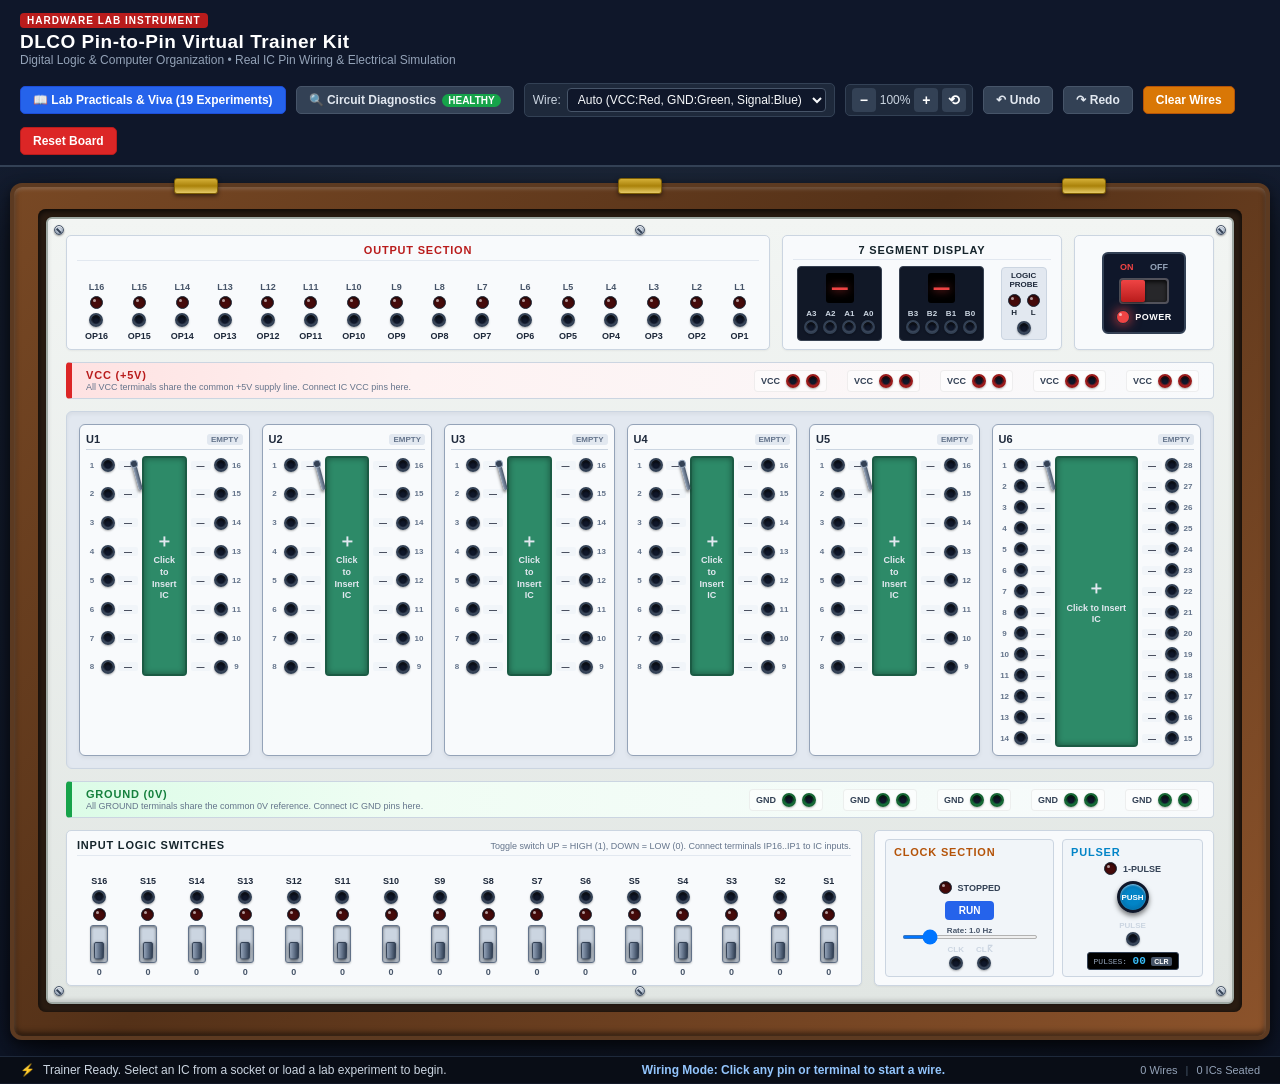
==== commit 01629201: "Update DLCO Trainer" ====
--- a/index.html
+++ b/index.html
@@ -44,6 +44,13 @@
         <button id="btnZoomIn" class="btn-icon" title="Zoom In">+</button>
         <button id="btnZoomReset" class="btn-icon" title="Reset View">⟲</button>
       </div>
+      <button id="btnUndoWire" class="btn btn-secondary" type="button" title="Undo last wire action">
+  ↶ Undo
+</button>
+
+<button id="btnRedoWire" class="btn btn-secondary" type="button" title="Redo last undone wire action">
+  ↷ Redo
+</button>
       <button id="btnClearWires" class="btn btn-warning" title="Remove all wires from the board">Clear Wires</button>
       <button id="btnResetBoard" class="btn btn-danger" title="Clear entire board (ICs and wires)">Reset Board</button>
     </div>
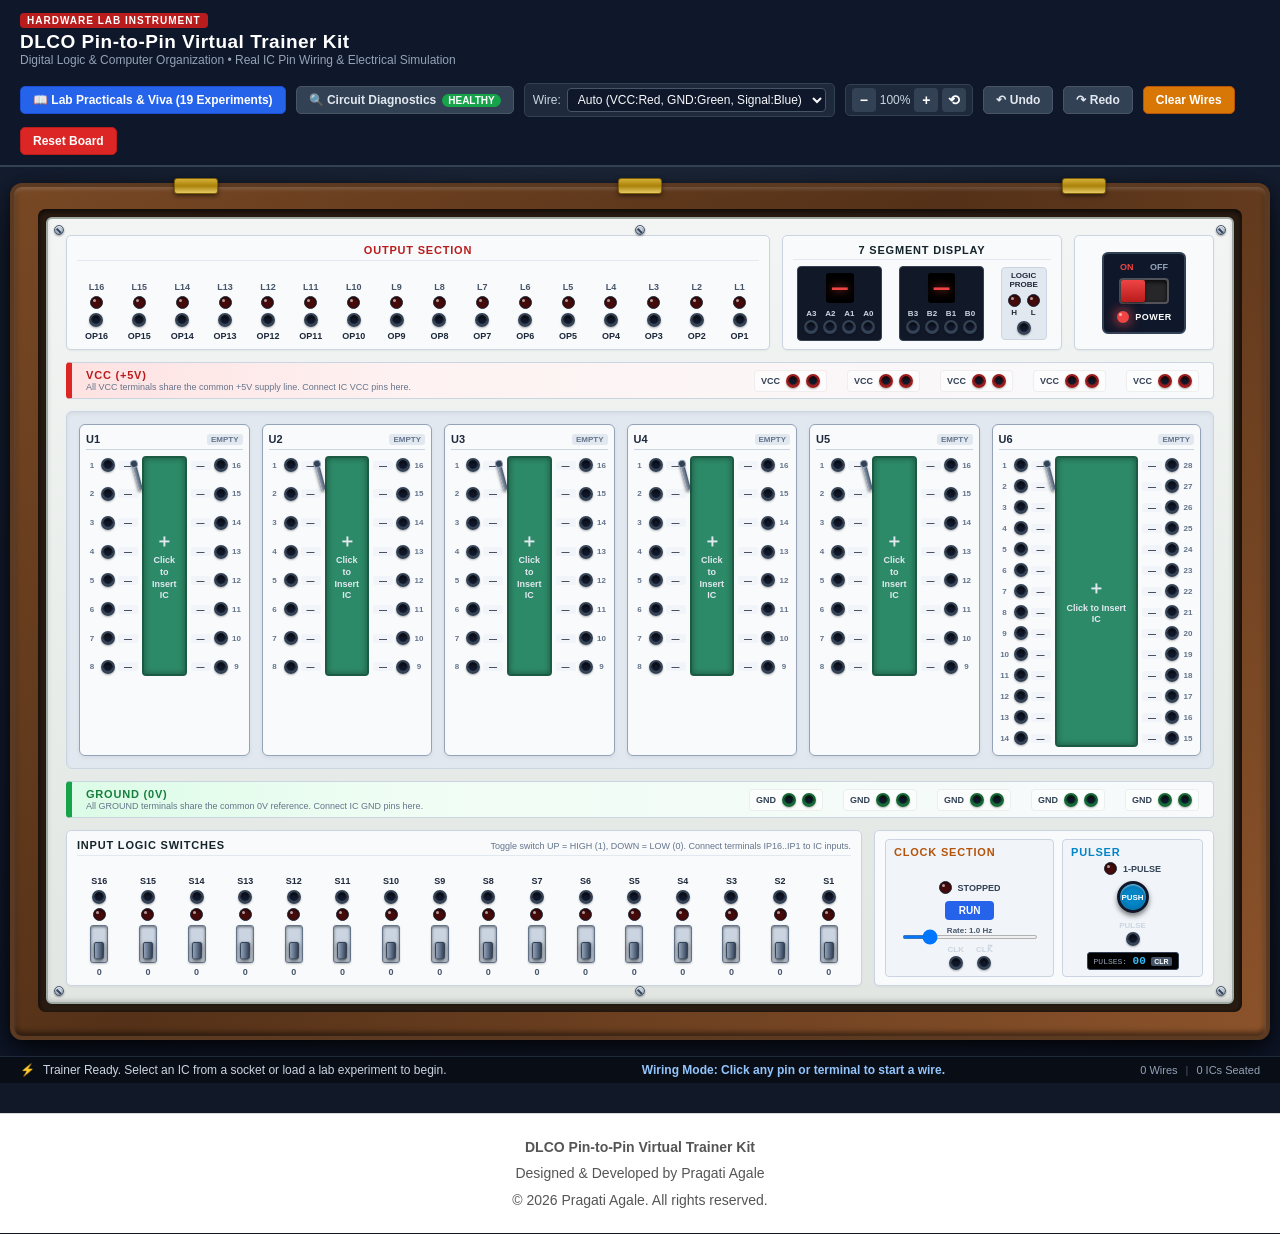
==== commit 41139805: "Add creator copyright footer" ====
--- a/index.html
+++ b/index.html
@@ -532,4 +532,16 @@
   <script src="app.js"></script>
 </body>
 
-</html>+</html>
+
+  <script src="app.js"></script>
+
+  <!-- Website Creator and Copyright -->
+  <footer class="site-footer">
+    <p><strong>DLCO Pin-to-Pin Virtual Trainer Kit</strong></p>
+    <p>Designed &amp; Developed by Pragati Agale</p>
+    <p>&copy; 2026 Pragati Agale. All rights reserved.</p>
+  </footer>
+</body>
+
+</html>
--- a/style.css
+++ b/style.css
@@ -1585,3 +1585,19 @@
 .diag-msg-item.warn { border-color: #d97706; background: #fffbeb; }
 .diag-msg-item.err { border-color: #dc2626; background: #fef2f2; }
 .font-mono { font-family: monospace; font-size: 10px; }
+
+/* Website Creator and Copyright Footer */
+.site-footer {
+  text-align: center;
+  padding: 18px 12px;
+  margin-top: 30px;
+  border-top: 1px solid #d8d8d8;
+  color: #555;
+  font-size: 14px;
+  line-height: 1.6;
+  background: #fff;
+}
+
+.site-footer p {
+  margin: 4px 0;
+}
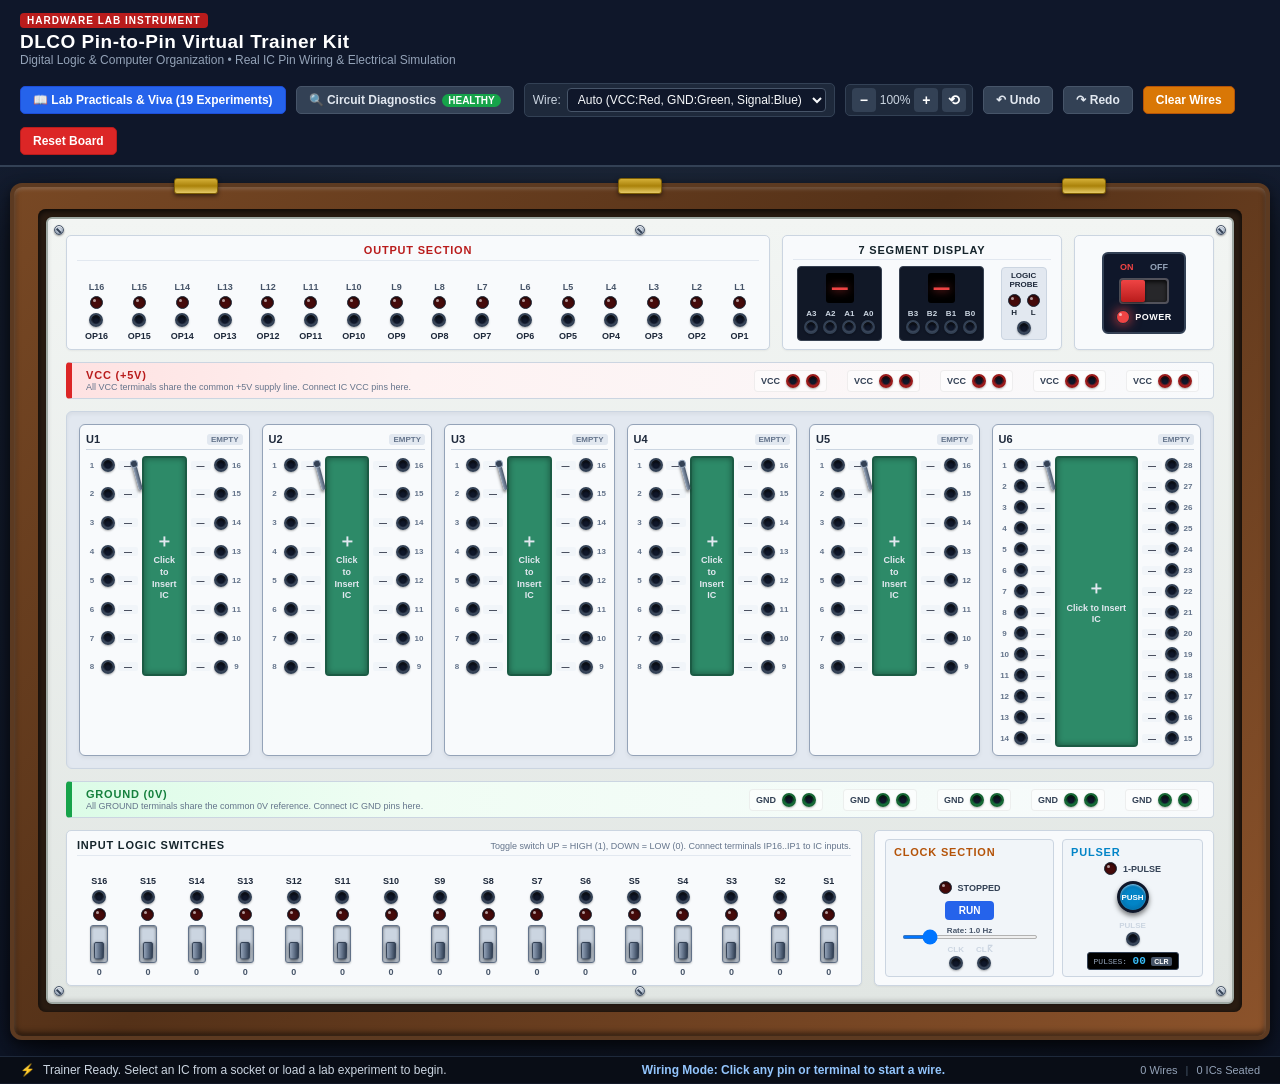
==== commit 4cfd436f: "Add Google Search Console verification" ====
--- a/index.html
+++ b/index.html
@@ -3,6 +3,9 @@
 
 <head>
   <meta charset="UTF-8">
+  
+<meta name="google-site-verification" content="Be1yCenECQdJlJ8c-HPCFTqjpg0e8Bx-yzeMSpCRM-U" />
+
   <meta name="viewport" content="width=device-width, initial-scale=1.0">
   <title>DLCO Virtual IC Trainer Kit Simulator — Real Pin-to-Pin Lab Kit</title>
   <link rel="icon" type="image/svg+xml" href="favicon.svg">
@@ -533,15 +536,3 @@
 </body>
 
 </html>
-
-  <script src="app.js"></script>
-
-  <!-- Website Creator and Copyright -->
-  <footer class="site-footer">
-    <p><strong>DLCO Pin-to-Pin Virtual Trainer Kit</strong></p>
-    <p>Designed &amp; Developed by Pragati Agale</p>
-    <p>&copy; 2026 Pragati Agale. All rights reserved.</p>
-  </footer>
-</body>
-
-</html>
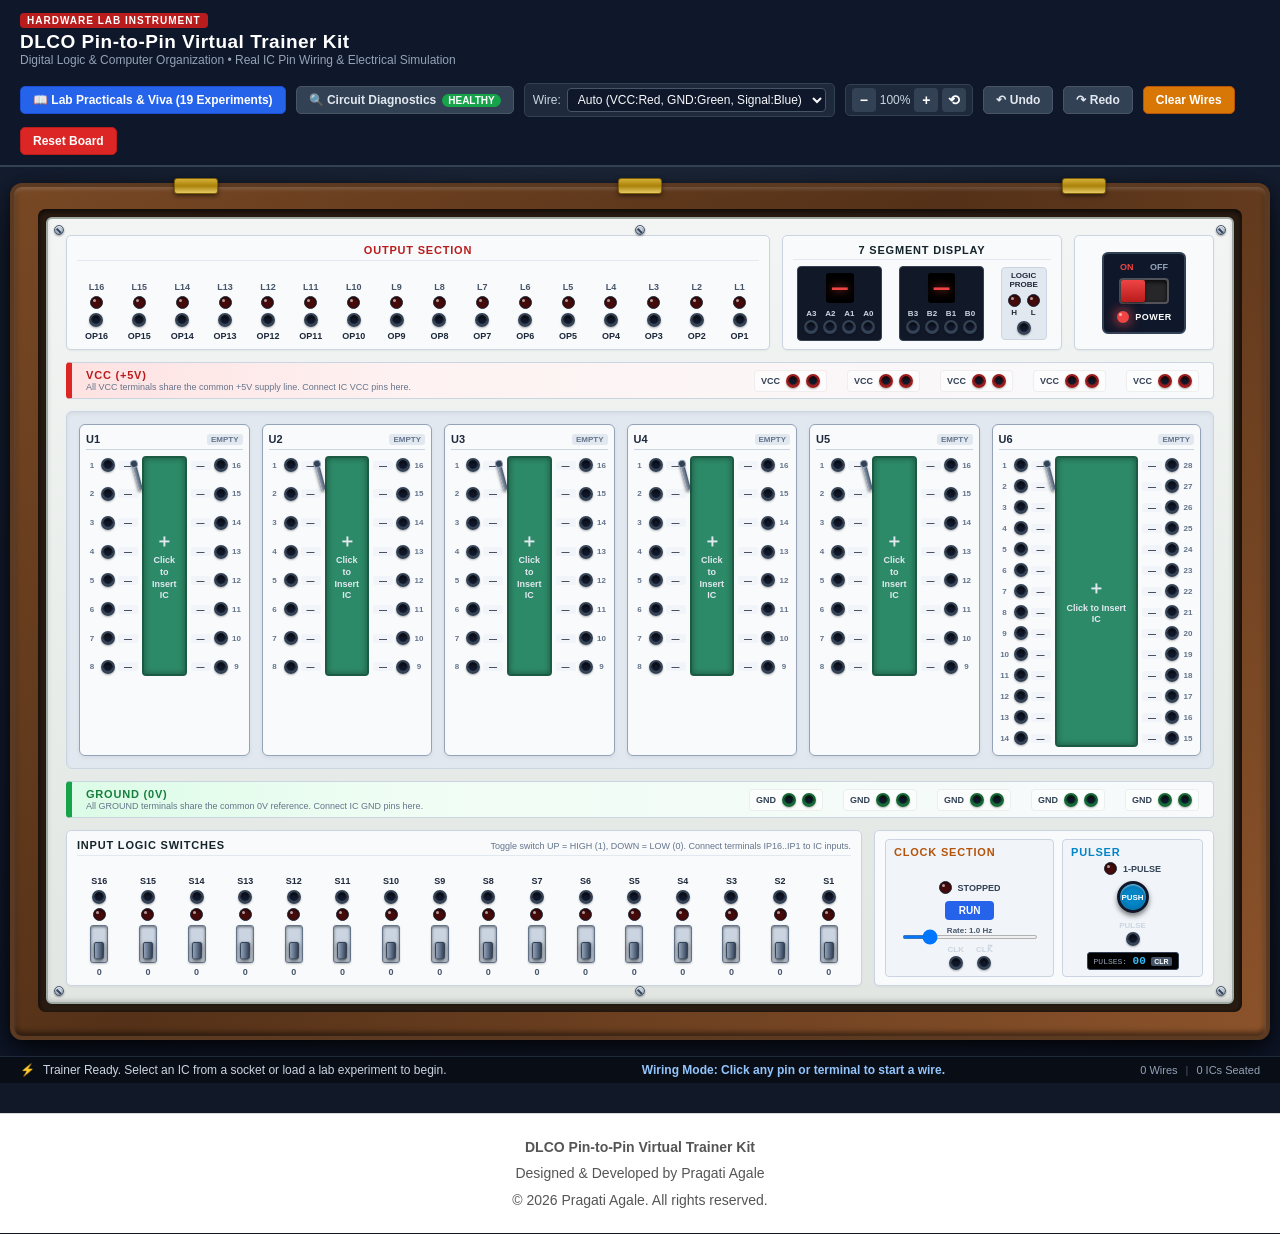
==== commit 1745b0ad: "Fix footer placement in HTML" ====
--- a/index.html
+++ b/index.html
@@ -532,7 +532,16 @@
     </div>
   </div>
 
+  
   <script src="app.js"></script>
+
+  <!-- Website Creator and Copyright -->
+  <footer class="site-footer">
+    <p><strong>DLCO Pin-to-Pin Virtual Trainer Kit</strong></p>
+    <p>Designed &amp; Developed by Pragati Agale</p>
+    <p>&copy; 2026 Pragati Agale. All rights reserved.</p>
+  </footer>
 </body>
 
 </html>
+
